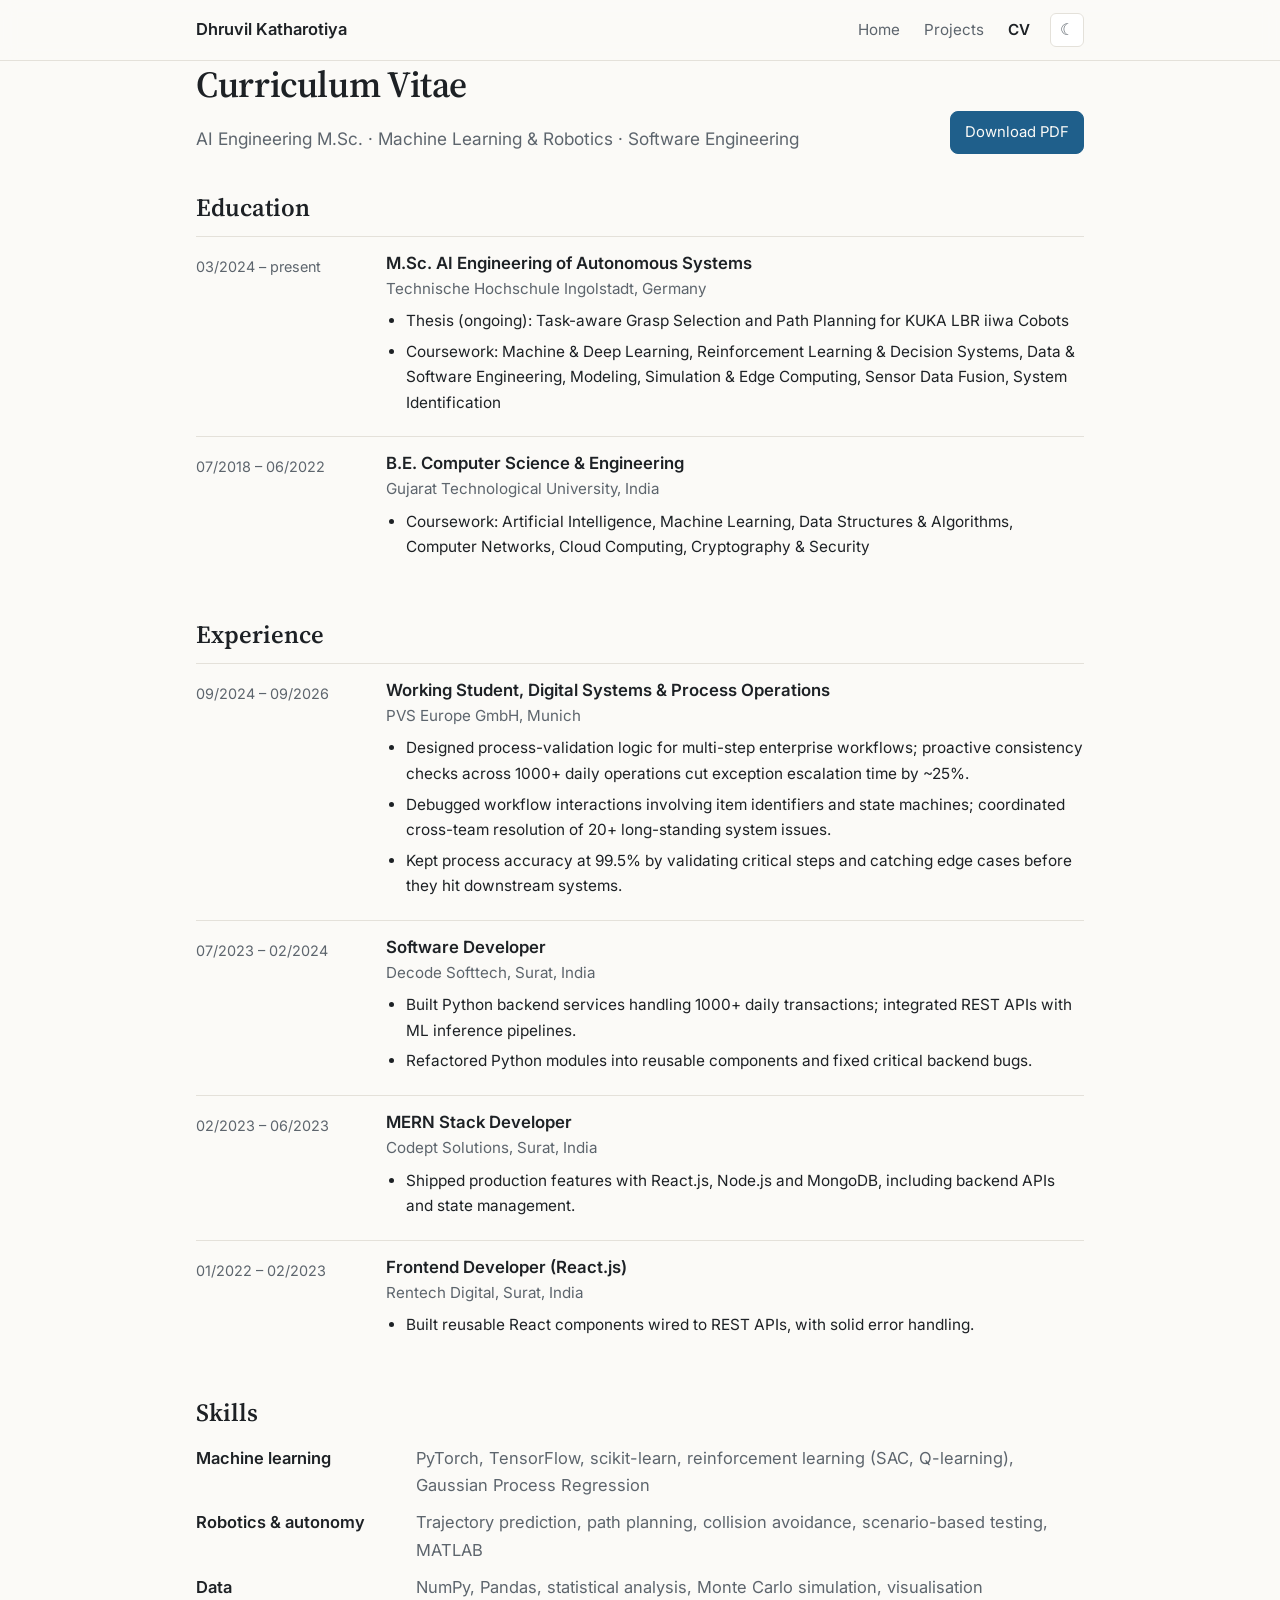
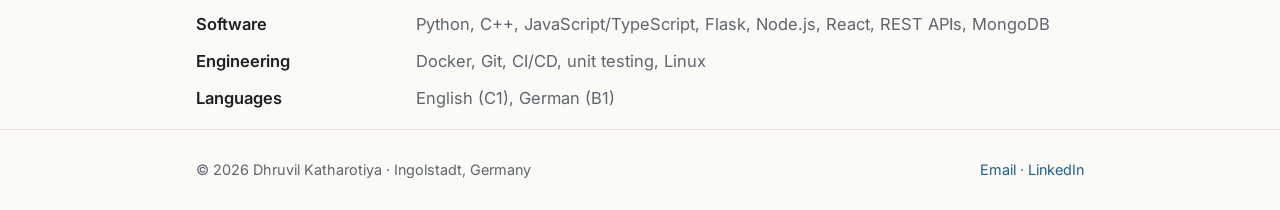
==== cv.html @ 9f3deaba "Personal website: first version" ====
<!doctype html>
<html lang="en">
<head>
  <meta charset="utf-8">
  <meta name="viewport" content="width=device-width, initial-scale=1">
  <title>CV – Dhruvil Katharotiya</title>
  <meta name="description" content="Curriculum vitae of Dhruvil Katharotiya.">
  <link rel="preconnect" href="https://fonts.googleapis.com">
  <link rel="preconnect" href="https://fonts.gstatic.com" crossorigin>
  <link href="https://fonts.googleapis.com/css2?family=Inter:wght@400;500;600&family=Source+Serif+4:wght@500;600&display=swap" rel="stylesheet">
  <link rel="stylesheet" href="style.css">
  <script src="site.js"></script>
</head>
<body>
  <header class="site">
    <div class="wrap">
      <a class="brand" href="index.html">Dhruvil Katharotiya</a>
      <nav class="main">
        <a href="index.html">Home</a>
        <a href="projects.html">Projects</a>
        <a href="cv.html" class="active">CV</a>
        <button class="theme-btn" aria-label="Toggle dark mode">☾</button>
      </nav>
    </div>
  </header>

  <main class="wrap">
    <div class="cv-head">
      <div>
        <h1>Curriculum Vitae</h1>
        <p class="tagline" style="margin:0">AI Engineering M.Sc. · Machine Learning &amp; Robotics · Software Engineering</p>
      </div>
      <!-- Put your PDF next to this file as cv.pdf -->
      <a class="btn primary" href="cv.pdf" download>Download PDF</a>
    </div>

    <h2>Education</h2>
    <div class="cv-item">
      <div class="when">03/2024 – present</div>
      <div>
        <h3>M.Sc. AI Engineering of Autonomous Systems</h3>
        <div class="where">Technische Hochschule Ingolstadt, Germany</div>
        <ul>
          <li>Thesis (ongoing): Task-aware Grasp Selection and Path Planning for KUKA LBR iiwa Cobots</li>
          <li>Coursework: Machine &amp; Deep Learning, Reinforcement Learning &amp; Decision Systems, Data &amp; Software Engineering, Modeling, Simulation &amp; Edge Computing, Sensor Data Fusion, System Identification</li>
        </ul>
      </div>
    </div>
    <div class="cv-item">
      <div class="when">07/2018 – 06/2022</div>
      <div>
        <h3>B.E. Computer Science &amp; Engineering</h3>
        <div class="where">Gujarat Technological University, India</div>
        <ul>
          <li>Coursework: Artificial Intelligence, Machine Learning, Data Structures &amp; Algorithms, Computer Networks, Cloud Computing, Cryptography &amp; Security</li>
        </ul>
      </div>
    </div>

    <h2>Experience</h2>
    <div class="cv-item">
      <div class="when">09/2024 – 09/2026</div>
      <div>
        <h3>Working Student, Digital Systems &amp; Process Operations</h3>
        <div class="where">PVS Europe GmbH, Munich</div>
        <ul>
          <li>Designed process-validation logic for multi-step enterprise workflows; proactive consistency checks across 1000+ daily operations cut exception escalation time by ~25%.</li>
          <li>Debugged workflow interactions involving item identifiers and state machines; coordinated cross-team resolution of 20+ long-standing system issues.</li>
          <li>Kept process accuracy at 99.5% by validating critical steps and catching edge cases before they hit downstream systems.</li>
        </ul>
      </div>
    </div>
    <div class="cv-item">
      <div class="when">07/2023 – 02/2024</div>
      <div>
        <h3>Software Developer</h3>
        <div class="where">Decode Softtech, Surat, India</div>
        <ul>
          <li>Built Python backend services handling 1000+ daily transactions; integrated REST APIs with ML inference pipelines.</li>
          <li>Refactored Python modules into reusable components and fixed critical backend bugs.</li>
        </ul>
      </div>
    </div>
    <div class="cv-item">
      <div class="when">02/2023 – 06/2023</div>
      <div>
        <h3>MERN Stack Developer</h3>
        <div class="where">Codept Solutions, Surat, India</div>
        <ul>
          <li>Shipped production features with React.js, Node.js and MongoDB, including backend APIs and state management.</li>
        </ul>
      </div>
    </div>
    <div class="cv-item">
      <div class="when">01/2022 – 02/2023</div>
      <div>
        <h3>Frontend Developer (React.js)</h3>
        <div class="where">Rentech Digital, Surat, India</div>
        <ul>
          <li>Built reusable React components wired to REST APIs, with solid error handling.</li>
        </ul>
      </div>
    </div>

    <h2>Skills</h2>
    <dl class="skills">
      <dt>Machine learning</dt><dd>PyTorch, TensorFlow, scikit-learn, reinforcement learning (SAC, Q-learning), Gaussian Process Regression</dd>
      <dt>Robotics &amp; autonomy</dt><dd>Trajectory prediction, path planning, collision avoidance, scenario-based testing, MATLAB</dd>
      <dt>Data</dt><dd>NumPy, Pandas, statistical analysis, Monte Carlo simulation, visualisation</dd>
      <dt>Software</dt><dd>Python, C++, JavaScript/TypeScript, Flask, Node.js, React, REST APIs, MongoDB</dd>
      <dt>Engineering</dt><dd>Docker, Git, CI/CD, unit testing, Linux</dd>
      <dt>Languages</dt><dd>English (C1), German (B1)</dd>
    </dl>
  </main>

  <footer class="site">
    <div class="wrap">
      <span>© <span id="year">2026</span> Dhruvil Katharotiya · Ingolstadt, Germany</span>
      <span><a href="mailto:dhruvilkatharotiya01@gmail.com">Email</a> · <a href="https://www.linkedin.com/in/dhruvil-kathrotiya" target="_blank" rel="noopener">LinkedIn</a></span>
    </div>
  </footer>
</body>
</html>
---- style.css ----
:root {
  --bg: #fbfaf7;
  --surface: #ffffff;
  --text: #1d2125;
  --muted: #5d656d;
  --line: #e4e1da;
  --accent: #1f5f8b;
  --accent-soft: #e6eff6;
  --radius: 10px;
  --max: 920px;
  font-family: "Inter", system-ui, -apple-system, "Segoe UI", sans-serif;
}
@media (prefers-color-scheme: dark) {
  :root:not([data-theme="light"]) {
    --bg: #14171a; --surface: #1b1f23; --text: #e7e9eb; --muted: #9aa3ab;
    --line: #2c3238; --accent: #79b4dc; --accent-soft: #1d2b36;
  }
}
:root[data-theme="dark"] {
  --bg: #14171a; --surface: #1b1f23; --text: #e7e9eb; --muted: #9aa3ab;
  --line: #2c3238; --accent: #79b4dc; --accent-soft: #1d2b36;
}

* { box-sizing: border-box; }
html { scroll-behavior: smooth; }
body {
  margin: 0; background: var(--bg); color: var(--text);
  line-height: 1.65; font-size: 16.5px;
  -webkit-font-smoothing: antialiased;
}
a { color: var(--accent); text-decoration: none; }
a:hover { text-decoration: underline; }
h1, h2, h3 { line-height: 1.25; margin: 0 0 .5em; }
h1 { font-family: "Source Serif 4", Georgia, serif; font-size: 2.3rem; font-weight: 600; letter-spacing: -.01em; }
h2 { font-family: "Source Serif 4", Georgia, serif; font-size: 1.55rem; font-weight: 600; margin-top: 2.4rem; }
h3 { font-size: 1.05rem; font-weight: 600; }
p { margin: 0 0 1em; }

.wrap { max-width: var(--max); margin: 0 auto; padding: 0 16px; }

/* Header */
header.site {
  position: sticky; top: 0; z-index: 10;
  background: color-mix(in srgb, var(--bg) 88%, transparent);
  backdrop-filter: blur(8px); border-bottom: 1px solid var(--line);
}
header.site .wrap { display: flex; align-items: center; justify-content: space-between; height: 60px; gap: 12px; }
.brand { font-weight: 600; color: var(--text); white-space: nowrap; }
.brand:hover { text-decoration: none; }
nav.main { display: flex; gap: 4px; align-items: center; }
nav.main a {
  color: var(--muted); padding: 6px 10px; border-radius: 6px; font-size: .95rem;
}
nav.main a:hover { background: var(--accent-soft); color: var(--text); text-decoration: none; }
nav.main a.active { color: var(--text); font-weight: 600; }
.theme-btn {
  border: 1px solid var(--line); background: var(--surface); color: var(--muted);
  border-radius: 6px; width: 34px; height: 34px; cursor: pointer; font-size: 1rem; margin-left: 6px;
}

main { padding: 48px 0 64px; }

/* Hero */
.hero { display: grid; grid-template-columns: 220px 1fr; gap: 40px; align-items: start; }
.photo {
  width: 220px; height: 220px; border-radius: 50%; object-fit: cover;
  background: linear-gradient(135deg, var(--accent-soft), var(--line));
  display: grid; place-items: center; color: var(--accent);
  font-family: "Source Serif 4", Georgia, serif; font-size: 3.4rem; font-weight: 600;
  border: 1px solid var(--line);
}
.tagline { color: var(--muted); font-size: 1.08rem; margin-bottom: 1.2em; }
.status {
  display: inline-block; background: var(--accent-soft); color: var(--accent);
  font-size: .85rem; font-weight: 600; padding: 4px 12px; border-radius: 99px; margin-bottom: 1.2em;
}
.links { display: flex; flex-wrap: wrap; gap: 10px; margin-top: 1.4em; }
.btn {
  display: inline-flex; align-items: center; gap: 8px; padding: 8px 14px;
  border: 1px solid var(--line); border-radius: 8px; background: var(--surface);
  color: var(--text); font-size: .93rem;
}
.btn:hover { border-color: var(--accent); text-decoration: none; }
.btn svg { width: 16px; height: 16px; fill: currentColor; }
.btn.primary { background: var(--accent); border-color: var(--accent); color: var(--bg); }

/* Interests chips */
.chips { display: flex; flex-wrap: wrap; gap: 8px; padding: 0; margin: 0; list-style: none; }
.chips li {
  border: 1px solid var(--line); background: var(--surface);
  padding: 4px 12px; border-radius: 99px; font-size: .9rem; color: var(--muted);
}

/* Cards */
.grid { display: grid; grid-template-columns: repeat(2, 1fr); gap: 20px; }
.card {
  background: var(--surface); border: 1px solid var(--line); border-radius: var(--radius);
  overflow: hidden; display: flex; flex-direction: column;
}
.card .thumb { aspect-ratio: 16 / 8; background: var(--accent-soft); border-bottom: 1px solid var(--line); }
.card .thumb svg { width: 100%; height: 100%; display: block; }
.card .body { padding: 18px 20px 20px; flex: 1; }
.card .meta { font-size: .82rem; color: var(--muted); text-transform: uppercase; letter-spacing: .04em; margin-bottom: 6px; }
.card p { color: var(--muted); font-size: .95rem; margin-bottom: .8em; }
.tags { display: flex; flex-wrap: wrap; gap: 6px; }
.tags span { font-size: .78rem; background: var(--accent-soft); color: var(--accent); padding: 2px 9px; border-radius: 99px; }

/* Project detail */
.project { padding: 28px 0; border-top: 1px solid var(--line); scroll-margin-top: 80px; }
.project:first-of-type { border-top: 0; padding-top: 0; }
.project .meta { color: var(--muted); font-size: .92rem; margin-bottom: .8em; }
.project ul { padding-left: 1.2em; margin: 0 0 1em; }
.project li { margin-bottom: .4em; }
.project .figure {
  border: 1px solid var(--line); border-radius: var(--radius); background: var(--accent-soft);
  aspect-ratio: 16 / 6; margin: 0 0 1.2em; overflow: hidden;
}
.project .figure svg { width: 100%; height: 100%; display: block; }

/* CV */
.cv-item { display: grid; grid-template-columns: 170px 1fr; gap: 20px; padding: 16px 0; border-top: 1px solid var(--line); }
.cv-item:first-of-type { border-top: 0; }
.cv-item .when { color: var(--muted); font-size: .9rem; padding-top: 2px; }
.cv-item h3 { margin-bottom: 2px; }
.cv-item .where { color: var(--muted); font-size: .95rem; margin-bottom: .5em; }
.cv-item ul { padding-left: 1.2em; margin: 0; color: var(--text); }
.cv-item li { margin-bottom: .35em; font-size: .96rem; }
.skills { display: grid; grid-template-columns: 200px 1fr; gap: 10px 20px; }
.skills dt { font-weight: 600; }
.skills dd { margin: 0; color: var(--muted); }
.cv-head { display: flex; justify-content: space-between; align-items: end; gap: 16px; flex-wrap: wrap; }

footer.site { border-top: 1px solid var(--line); padding: 28px 0; color: var(--muted); font-size: .9rem; }
footer.site .wrap { display: flex; justify-content: space-between; gap: 12px; flex-wrap: wrap; }

@media (max-width: 720px) {
  h1 { font-size: 1.85rem; }
  main { padding: 32px 0 48px; }
  .hero { grid-template-columns: 1fr; gap: 24px; }
  .photo { width: 140px; height: 140px; font-size: 2.3rem; }
  .grid { grid-template-columns: 1fr; }
  .cv-item, .skills { grid-template-columns: 1fr; gap: 4px; }
  .brand { font-size: .95rem; }
  nav.main a { padding: 6px 7px; font-size: .9rem; }
}
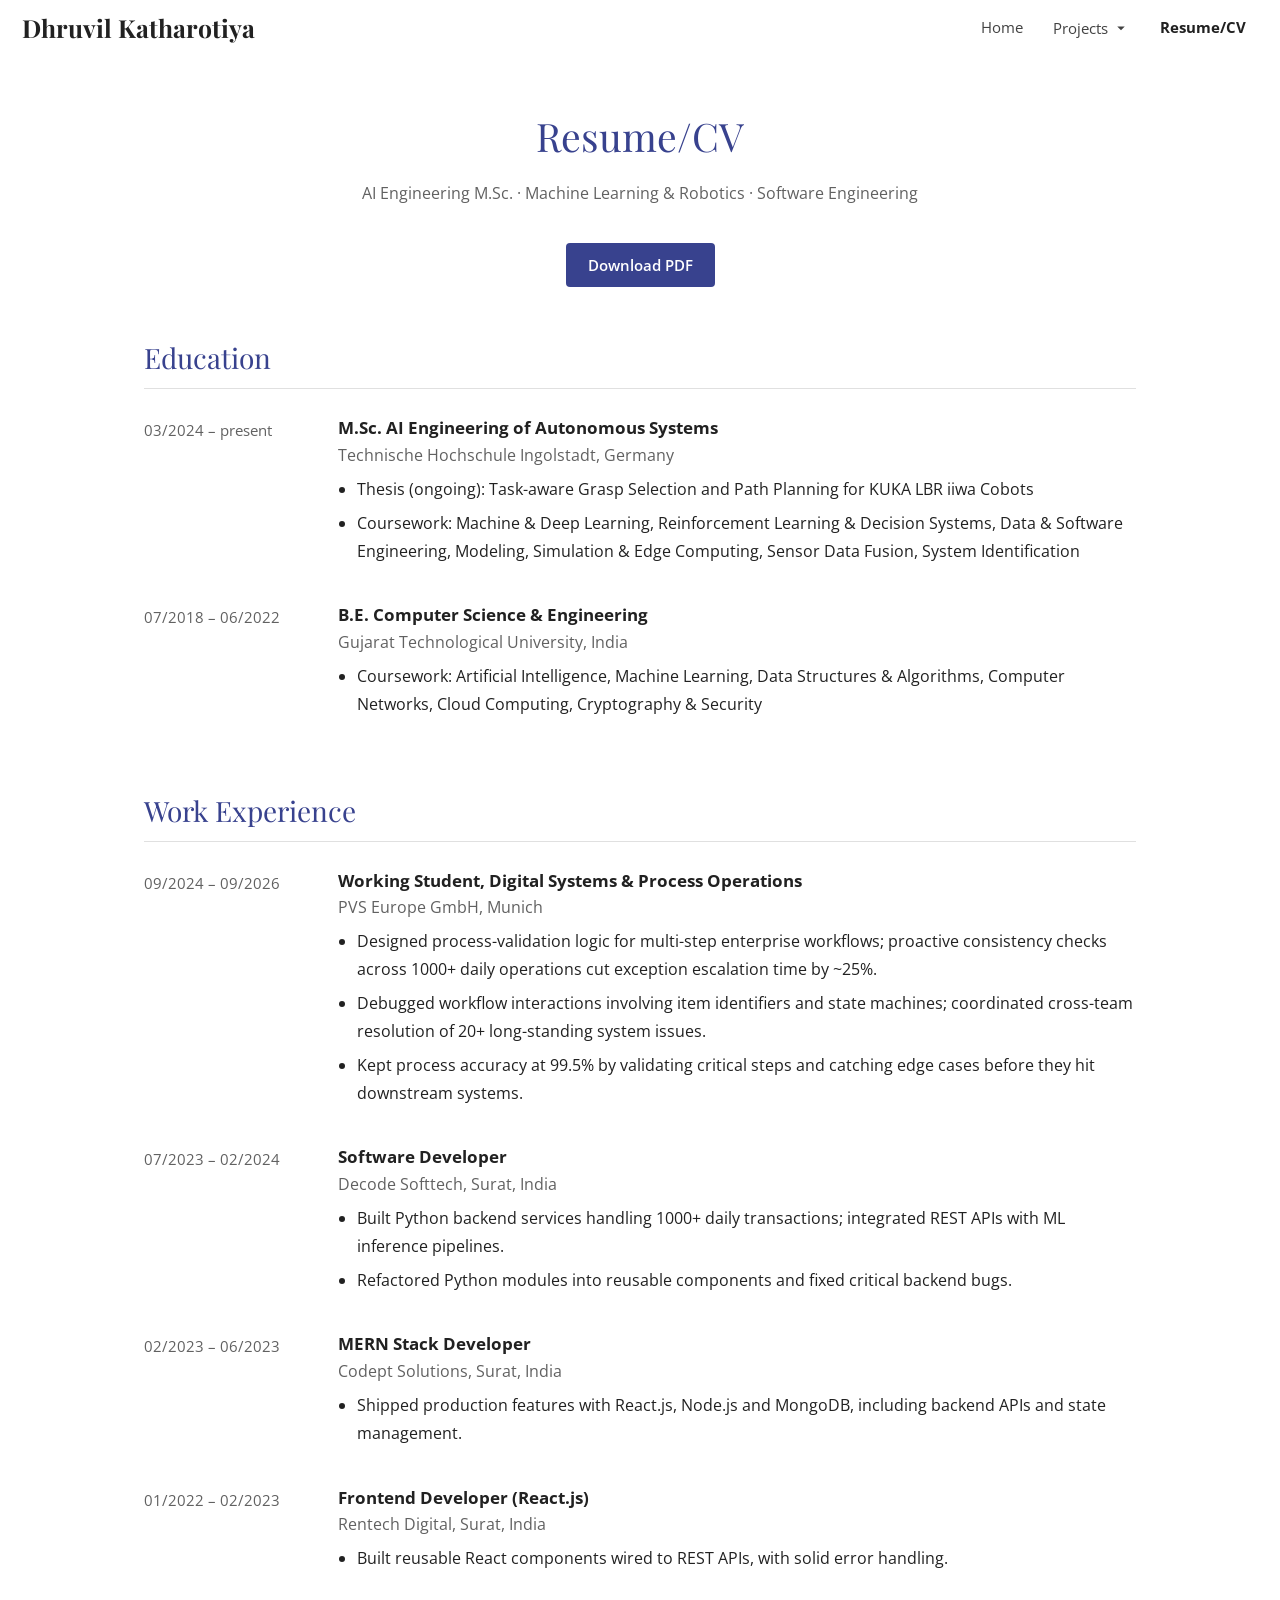
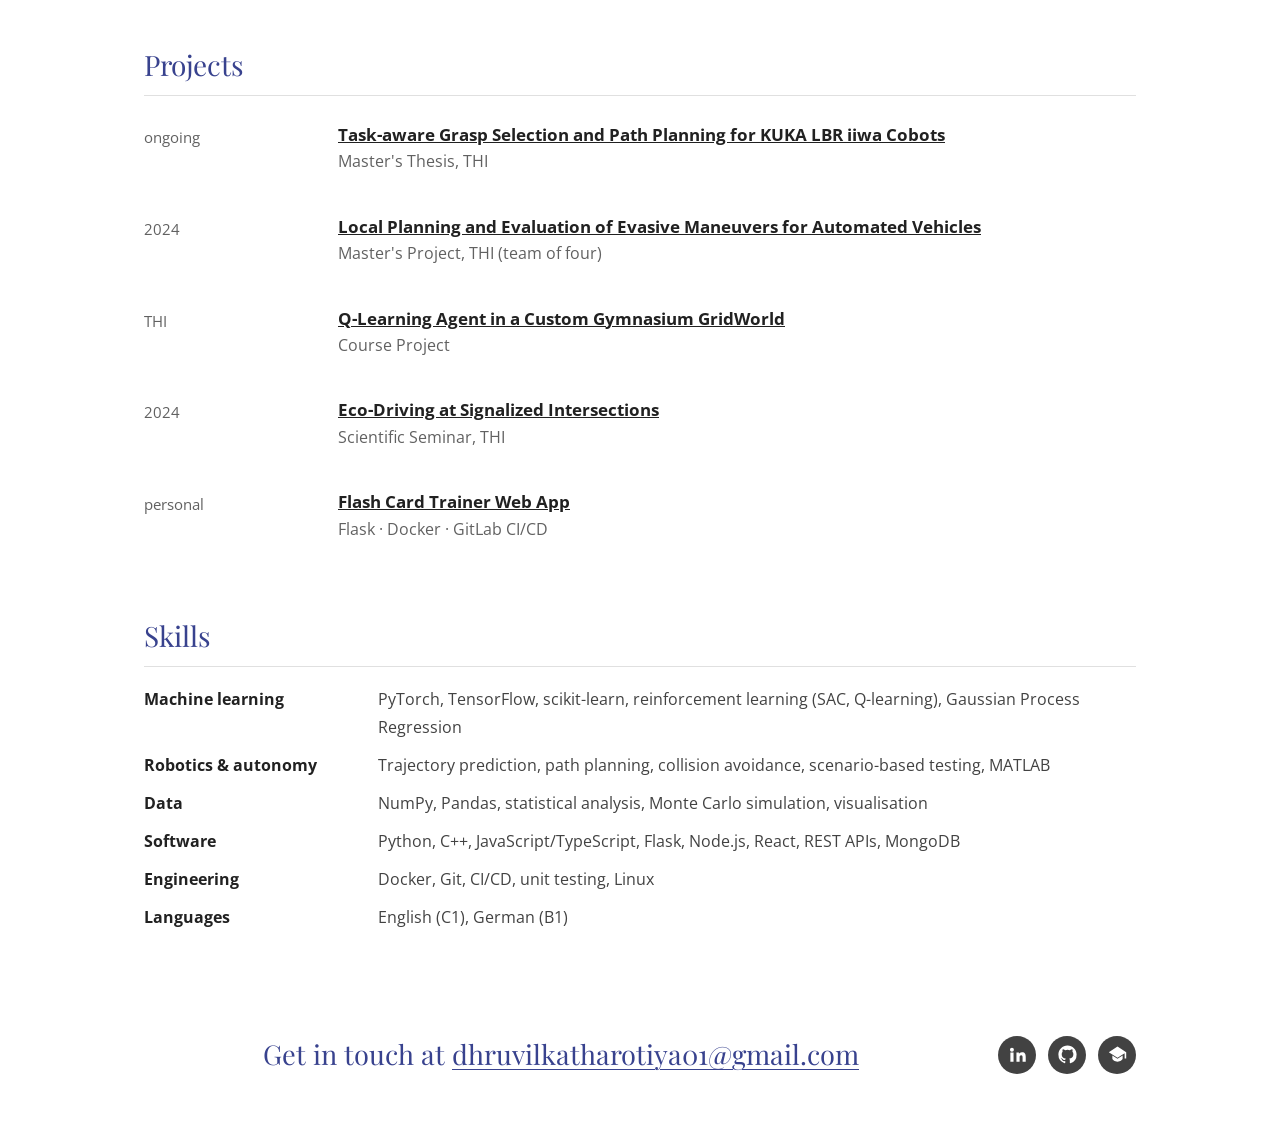
==== commit 73d79413: "Redesign: academic layout, projects dropdown, footer icons" ====
--- a/cv.html
+++ b/cv.html
@@ -3,36 +3,42 @@
 <head>
   <meta charset="utf-8">
   <meta name="viewport" content="width=device-width, initial-scale=1">
-  <title>CV – Dhruvil Katharotiya</title>
-  <meta name="description" content="Curriculum vitae of Dhruvil Katharotiya.">
   <link rel="preconnect" href="https://fonts.googleapis.com">
   <link rel="preconnect" href="https://fonts.gstatic.com" crossorigin>
-  <link href="https://fonts.googleapis.com/css2?family=Inter:wght@400;500;600&family=Source+Serif+4:wght@500;600&display=swap" rel="stylesheet">
-  <link rel="stylesheet" href="style.css">
-  <script src="site.js"></script>
+  <link href="https://fonts.googleapis.com/css2?family=Open+Sans:ital,wght@0,400;0,600;0,700;1,400&family=Playfair+Display:wght@400;700&display=swap" rel="stylesheet">
+  <link rel="icon" href="photo.jpg">
+  <link rel="stylesheet" href="style.css?v=4">
+  <script src="site.js?v=4" defer></script>
+  <title>Resume/CV – Dhruvil Katharotiya</title>
+  <meta name="description" content="Curriculum vitae of Dhruvil Katharotiya.">
 </head>
-<body>
+<body data-page="cv">
   <header class="site">
-    <div class="wrap">
+    <div class="bar">
       <a class="brand" href="index.html">Dhruvil Katharotiya</a>
+      <button class="menu-btn" aria-label="Open menu" aria-expanded="false"><svg viewBox="0 0 24 24"><path d="M3 6h18v2H3zm0 5h18v2H3zm0 5h18v2H3z"/></svg></button>
       <nav class="main">
-        <a href="index.html">Home</a>
-        <a href="projects.html">Projects</a>
-        <a href="cv.html" class="active">CV</a>
-        <button class="theme-btn" aria-label="Toggle dark mode">☾</button>
+        <a href="index.html" data-page="home">Home</a>
+        <div class="dd" data-page="projects">
+          <button aria-expanded="false" aria-haspopup="true">Projects <svg class="chev" viewBox="0 0 24 24"><path d="M7 10l5 5 5-5z"/></svg></button>
+          <div class="dd-menu">
+            <a href="projects.html#thesis">Task-aware Grasp Selection for KUKA iiwa (Thesis)</a>
+            <a href="projects.html#evasive">Evasive Maneuvers for Automated Vehicles</a>
+            <a href="projects.html#qlearning">Q-Learning Agent in a Custom GridWorld</a>
+            <a href="projects.html#eco-driving">Eco-Driving at Signalized Intersections</a>
+            <a href="projects.html#flashcards">Flash Card Trainer Web App</a>
+            <a class="all" href="projects.html">All projects</a>
+          </div>
+        </div>
+        <a href="cv.html" data-page="cv" class="active">Resume/CV</a>
       </nav>
     </div>
   </header>
 
-  <main class="wrap">
-    <div class="cv-head">
-      <div>
-        <h1>Curriculum Vitae</h1>
-        <p class="tagline" style="margin:0">AI Engineering M.Sc. · Machine Learning &amp; Robotics · Software Engineering</p>
-      </div>
-      <!-- Put your PDF next to this file as cv.pdf -->
-      <a class="btn primary" href="cv.pdf" download>Download PDF</a>
-    </div>
+  <main class="wrap cv">
+    <h1 class="page-title">Resume/CV</h1>
+    <p class="page-sub">AI Engineering M.Sc. · Machine Learning &amp; Robotics · Software Engineering</p>
+    <div class="cv-actions"><a class="btn" href="cv.pdf" download="Dhruvil-Katharotiya-CV.pdf">Download PDF</a></div>
 
     <h2>Education</h2>
     <div class="cv-item">
@@ -57,7 +63,7 @@
       </div>
     </div>
 
-    <h2>Experience</h2>
+    <h2>Work Experience</h2>
     <div class="cv-item">
       <div class="when">09/2024 – 09/2026</div>
       <div>
@@ -102,6 +108,28 @@
       </div>
     </div>
 
+    <h2>Projects</h2>
+    <div class="cv-item">
+      <div class="when">ongoing</div>
+      <div><h3><a href="projects.html#thesis">Task-aware Grasp Selection and Path Planning for KUKA LBR iiwa Cobots</a></h3><div class="where">Master's Thesis, THI</div></div>
+    </div>
+    <div class="cv-item">
+      <div class="when">2024</div>
+      <div><h3><a href="projects.html#evasive">Local Planning and Evaluation of Evasive Maneuvers for Automated Vehicles</a></h3><div class="where">Master's Project, THI (team of four)</div></div>
+    </div>
+    <div class="cv-item">
+      <div class="when">THI</div>
+      <div><h3><a href="projects.html#qlearning">Q-Learning Agent in a Custom Gymnasium GridWorld</a></h3><div class="where">Course Project</div></div>
+    </div>
+    <div class="cv-item">
+      <div class="when">2024</div>
+      <div><h3><a href="projects.html#eco-driving">Eco-Driving at Signalized Intersections</a></h3><div class="where">Scientific Seminar, THI</div></div>
+    </div>
+    <div class="cv-item">
+      <div class="when">personal</div>
+      <div><h3><a href="projects.html#flashcards">Flash Card Trainer Web App</a></h3><div class="where">Flask · Docker · GitLab CI/CD</div></div>
+    </div>
+
     <h2>Skills</h2>
     <dl class="skills">
       <dt>Machine learning</dt><dd>PyTorch, TensorFlow, scikit-learn, reinforcement learning (SAC, Q-learning), Gaussian Process Regression</dd>
@@ -115,8 +143,16 @@
 
   <footer class="site">
     <div class="wrap">
-      <span>© <span id="year">2026</span> Dhruvil Katharotiya · Ingolstadt, Germany</span>
-      <span><a href="mailto:dhruvilkatharotiya01@gmail.com">Email</a> · <a href="https://www.linkedin.com/in/dhruvil-kathrotiya" target="_blank" rel="noopener">LinkedIn</a></span>
+      <p class="touch">Get in touch at <a href="mailto:dhruvilkatharotiya01@gmail.com">dhruvilkatharotiya01@gmail.com</a></p>
+      <div class="icons">
+        <a href="https://www.linkedin.com/in/dhruvil-kathrotiya" target="_blank" rel="noopener" aria-label="LinkedIn" title="LinkedIn">
+          <svg viewBox="0 0 24 24"><path d="M4.98 3.5a2.5 2.5 0 1 1 0 5 2.5 2.5 0 0 1 0-5zM3 9.5h4V21H3V9.5zm7 0h3.8v1.6h.06c.53-1 1.83-2.06 3.77-2.06 4.03 0 4.77 2.65 4.77 6.1V21h-4v-5.2c0-1.24-.02-2.84-1.73-2.84-1.73 0-2 1.35-2 2.75V21h-4V9.5z"/></svg></a>
+        <a href="https://github.com/dhruvilkatharotiya01" target="_blank" rel="noopener" aria-label="GitHub" title="GitHub">
+          <svg viewBox="0 0 24 24"><path d="M12 .5C5.65.5.5 5.65.5 12a11.5 11.5 0 0 0 7.86 10.92c.58.1.79-.25.79-.56v-2c-3.2.7-3.87-1.37-3.87-1.37-.53-1.33-1.28-1.69-1.28-1.69-1.05-.72.08-.7.08-.7 1.16.08 1.77 1.19 1.77 1.19 1.03 1.77 2.7 1.26 3.36.96.1-.75.4-1.26.73-1.55-2.56-.29-5.25-1.28-5.25-5.69 0-1.26.45-2.29 1.19-3.1-.12-.29-.52-1.46.11-3.05 0 0 .97-.31 3.17 1.18a11 11 0 0 1 5.77 0c2.2-1.49 3.17-1.18 3.17-1.18.63 1.59.23 2.76.11 3.05.74.81 1.19 1.84 1.19 3.1 0 4.42-2.7 5.4-5.26 5.68.41.36.78 1.06.78 2.14v3.17c0 .31.21.67.8.56A11.5 11.5 0 0 0 23.5 12C23.5 5.65 18.35.5 12 .5z"/></svg></a>
+        <!-- TODO: replace with your Google Scholar profile URL -->
+        <a href="https://scholar.google.com/" target="_blank" rel="noopener" aria-label="Google Scholar" title="Google Scholar">
+          <svg viewBox="0 0 24 24"><path d="M12 2 1 9l11 7 9-5.73V17h2V9L12 2zm-6.5 11.2V17c0 1.66 2.91 4 6.5 4s6.5-2.34 6.5-4v-3.8L12 17.4l-6.5-4.2z"/></svg></a>
+      </div>
     </div>
   </footer>
 </body>
--- a/style.css
+++ b/style.css
@@ -1,145 +1,209 @@
+/* Styled after a classic Google Sites academic page:
+   Playfair Display (name, headings) + Open Sans (text), indigo accent, dark header bar. */
 :root {
-  --bg: #fbfaf7;
-  --surface: #ffffff;
-  --text: #1d2125;
-  --muted: #5d656d;
-  --line: #e4e1da;
-  --accent: #1f5f8b;
-  --accent-soft: #e6eff6;
-  --radius: 10px;
-  --max: 920px;
-  font-family: "Inter", system-ui, -apple-system, "Segoe UI", sans-serif;
-}
-@media (prefers-color-scheme: dark) {
-  :root:not([data-theme="light"]) {
-    --bg: #14171a; --surface: #1b1f23; --text: #e7e9eb; --muted: #9aa3ab;
-    --line: #2c3238; --accent: #79b4dc; --accent-soft: #1d2b36;
-  }
-}
-:root[data-theme="dark"] {
-  --bg: #14171a; --surface: #1b1f23; --text: #e7e9eb; --muted: #9aa3ab;
-  --line: #2c3238; --accent: #79b4dc; --accent-soft: #1d2b36;
+  --bg: #ffffff;
+  --text: #212121;
+  --muted: #616161;
+  --line: #e0e0e0;
+  --accent: #38428e;          /* indigo used for name & headings */
+  --bar: #212121;             /* header bar when scrolled */
+  --bar-text: #bdbdbd;
+  --soft: #f5f5f7;
+  --max: 1040px;
+  --serif: "Playfair Display", Georgia, serif;
+  --sans: "Open Sans", Arial, sans-serif;
 }
 
 * { box-sizing: border-box; }
 html { scroll-behavior: smooth; }
 body {
   margin: 0; background: var(--bg); color: var(--text);
-  line-height: 1.65; font-size: 16.5px;
+  font-family: var(--sans); font-size: 16px; line-height: 1.75;
   -webkit-font-smoothing: antialiased;
 }
-a { color: var(--accent); text-decoration: none; }
-a:hover { text-decoration: underline; }
-h1, h2, h3 { line-height: 1.25; margin: 0 0 .5em; }
-h1 { font-family: "Source Serif 4", Georgia, serif; font-size: 2.3rem; font-weight: 600; letter-spacing: -.01em; }
-h2 { font-family: "Source Serif 4", Georgia, serif; font-size: 1.55rem; font-weight: 600; margin-top: 2.4rem; }
-h3 { font-size: 1.05rem; font-weight: 600; }
+a { color: inherit; }
+img { max-width: 100%; display: block; }
 p { margin: 0 0 1em; }
-
-.wrap { max-width: var(--max); margin: 0 auto; padding: 0 16px; }
-
-/* Header */
+h1, h2, h3 { margin: 0 0 .5em; }
+
+.wrap { max-width: var(--max); margin: 0 auto; padding: 0 24px; }
+
+/* ---------- Header ---------- */
 header.site {
-  position: sticky; top: 0; z-index: 10;
-  background: color-mix(in srgb, var(--bg) 88%, transparent);
-  backdrop-filter: blur(8px); border-bottom: 1px solid var(--line);
-}
-header.site .wrap { display: flex; align-items: center; justify-content: space-between; height: 60px; gap: 12px; }
-.brand { font-weight: 600; color: var(--text); white-space: nowrap; }
-.brand:hover { text-decoration: none; }
-nav.main { display: flex; gap: 4px; align-items: center; }
-nav.main a {
-  color: var(--muted); padding: 6px 10px; border-radius: 6px; font-size: .95rem;
-}
-nav.main a:hover { background: var(--accent-soft); color: var(--text); text-decoration: none; }
-nav.main a.active { color: var(--text); font-weight: 600; }
-.theme-btn {
-  border: 1px solid var(--line); background: var(--surface); color: var(--muted);
-  border-radius: 6px; width: 34px; height: 34px; cursor: pointer; font-size: 1rem; margin-left: 6px;
-}
-
-main { padding: 48px 0 64px; }
-
-/* Hero */
-.hero { display: grid; grid-template-columns: 220px 1fr; gap: 40px; align-items: start; }
-.photo {
-  width: 220px; height: 220px; border-radius: 50%; object-fit: cover;
-  background: linear-gradient(135deg, var(--accent-soft), var(--line));
-  display: grid; place-items: center; color: var(--accent);
-  font-family: "Source Serif 4", Georgia, serif; font-size: 3.4rem; font-weight: 600;
-  border: 1px solid var(--line);
-}
-.tagline { color: var(--muted); font-size: 1.08rem; margin-bottom: 1.2em; }
-.status {
-  display: inline-block; background: var(--accent-soft); color: var(--accent);
-  font-size: .85rem; font-weight: 600; padding: 4px 12px; border-radius: 99px; margin-bottom: 1.2em;
-}
-.links { display: flex; flex-wrap: wrap; gap: 10px; margin-top: 1.4em; }
+  position: fixed; top: 0; left: 0; right: 0; z-index: 50;
+  background: transparent; transition: background .25s, box-shadow .25s;
+}
+header.site.scrolled, header.site.solid { background: var(--bar); box-shadow: 0 1px 4px rgba(0,0,0,.25); }
+header.site .bar { display: flex; align-items: center; justify-content: space-between; height: 56px; padding: 0 22px; }
+.brand {
+  font-family: var(--serif); font-weight: 700; font-size: 1.55rem;
+  color: var(--text); text-decoration: none; white-space: nowrap;
+}
+header.site.scrolled .brand, header.site.solid .brand { color: #fff; }
+
+nav.main { display: flex; align-items: center; gap: 6px; }
+nav.main > a, .dd > button {
+  font-family: var(--sans); font-size: .92rem; color: #424242;
+  text-decoration: none; background: none; border: 0; cursor: pointer;
+  padding: 8px 12px; border-radius: 4px; display: inline-flex; align-items: center; gap: 4px;
+}
+header.site.scrolled nav.main > a, header.site.scrolled .dd > button,
+header.site.solid nav.main > a, header.site.solid .dd > button { color: var(--bar-text); }
+nav.main > a:hover, .dd > button:hover { color: var(--text); }
+header.site.scrolled nav.main > a:hover, header.site.scrolled .dd > button:hover,
+header.site.solid nav.main > a:hover, header.site.solid .dd > button:hover { color: #fff; }
+nav.main a.active, .dd.active > button { font-weight: 700; color: var(--text); }
+header.site.scrolled nav.main a.active, header.site.scrolled .dd.active > button,
+header.site.solid nav.main a.active, header.site.solid .dd.active > button { color: #fff; }
+.chev { width: 18px; height: 18px; fill: currentColor; transition: transform .2s; }
+
+/* Dropdown */
+.dd { position: relative; }
+.dd-menu {
+  position: absolute; top: 100%; right: 0; min-width: 330px; padding: 8px 0;
+  background: #fff; border-radius: 4px; box-shadow: 0 6px 22px rgba(0,0,0,.18);
+  opacity: 0; visibility: hidden; transform: translateY(6px); transition: .15s;
+}
+.dd-menu a {
+  display: block; padding: 9px 20px; font-size: .9rem; line-height: 1.4;
+  color: var(--text); text-decoration: none;
+}
+.dd-menu a:hover { background: var(--soft); color: var(--accent); }
+.dd-menu .all { border-top: 1px solid var(--line); margin-top: 6px; padding-top: 11px; font-weight: 600; }
+.dd:hover .dd-menu, .dd.open .dd-menu { opacity: 1; visibility: visible; transform: none; }
+.dd:hover .chev, .dd.open .chev { transform: rotate(180deg); }
+
+.menu-btn { display: none; background: none; border: 0; cursor: pointer; padding: 8px; }
+.menu-btn svg { width: 26px; height: 26px; fill: #424242; }
+header.site.scrolled .menu-btn svg, header.site.solid .menu-btn svg { fill: #fff; }
+
+main.wrap { padding-top: 92px; }
+
+/* ---------- Home ---------- */
+.intro { display: grid; grid-template-columns: 1fr 1.3fr; gap: 44px; align-items: start; padding: 10px 0 30px; }
+.intro h1 {
+  font-family: var(--serif); font-weight: 400; color: var(--accent);
+  font-size: 2.45rem; line-height: 1.4; margin-bottom: .55em;
+}
+.intro p { font-size: 1.12rem; line-height: 1.85; }
+.intro .photo { width: 100%; height: auto; aspect-ratio: 3 / 2; object-fit: cover; }
+
+.section-title {
+  display: block; text-align: center; margin: 46px 0 34px;
+  font-family: var(--serif); font-weight: 400; font-size: 1.7rem; color: var(--accent);
+}
+a.section-title { text-decoration: underline; text-underline-offset: 4px; text-decoration-thickness: 1px; }
+
+.selected { display: grid; grid-template-columns: repeat(3, 1fr); gap: 34px; align-items: start; }
+.selected figure { margin: 0; text-align: center; }
+.selected .fig { display: block; background: #fff; }
+.selected .fig img { width: 100%; aspect-ratio: 30 / 17; object-fit: contain; background: #fff; }
+.selected figcaption { padding: 16px 6px 0; font-size: 1rem; line-height: 1.75; }
+.brackets { margin-top: 10px; font-size: 1rem; }
+.brackets a { text-decoration: underline; text-underline-offset: 2px; }
+.brackets a:hover { color: var(--accent); }
+
+/* ---------- Footer ---------- */
+footer.site { margin-top: 70px; padding: 30px 0 46px; }
+footer.site .wrap { display: grid; grid-template-columns: 1fr auto; align-items: center; gap: 20px; }
+.touch {
+  text-align: center; font-family: var(--serif); font-size: 1.7rem; color: var(--accent); margin: 0;
+}
+.touch a { text-decoration: underline; text-underline-offset: 4px; text-decoration-thickness: 1px; }
+.icons { display: flex; gap: 12px; }
+.icons a {
+  width: 38px; height: 38px; border-radius: 50%; background: #424242;
+  display: grid; place-items: center; transition: background .15s;
+}
+.icons a:hover { background: var(--accent); }
+.icons svg { width: 19px; height: 19px; fill: #fff; }
+
+/* ---------- Page heading (Projects, CV) ---------- */
+.page-title {
+  font-family: var(--serif); font-weight: 400; color: var(--accent);
+  font-size: 2.45rem; text-align: center; margin: 10px 0 8px;
+}
+.page-sub { text-align: center; color: var(--muted); margin-bottom: 36px; }
+
+/* Projects: picture-card grid */
+.cards { display: grid; grid-template-columns: repeat(3, 1fr); gap: 30px; }
+.cards a { text-decoration: none; text-align: center; }
+.cards .fig { display: block; background: #fff; border: 1px solid #eee; transition: box-shadow .15s; }
+.cards a:hover .fig { box-shadow: 0 4px 16px rgba(0,0,0,.14); }
+.cards img { width: 100%; aspect-ratio: 30 / 17; object-fit: contain; background: #fff; }
+.cards span { display: block; padding-top: 12px; font-size: .98rem; line-height: 1.6; }
+.cards a:hover span { color: var(--accent); text-decoration: underline; }
+
+/* Project detail */
+.project { padding: 54px 0 10px; border-top: 1px solid var(--line); margin-top: 50px; scroll-margin-top: 70px; }
+.project + .project { margin-top: 0; }
+.project h2 {
+  font-family: var(--serif); font-weight: 400; color: var(--accent);
+  font-size: 1.85rem; line-height: 1.35; text-align: center; margin-bottom: 6px;
+}
+.project .meta { text-align: center; color: var(--muted); font-size: .95rem; margin-bottom: 26px; }
+.project .body { display: grid; grid-template-columns: 1fr 1fr; gap: 36px; align-items: start; }
+.project .fig { border: 1px solid #ddd; background: #fff; }
+.project .fig img { width: 100%; }
+.project ul { padding-left: 1.2em; margin: 0 0 1em; }
+.project li { margin-bottom: .45em; }
+.tags { color: var(--muted); font-size: .9rem; }
+.tags b { color: var(--text); font-weight: 600; }
+
+/* ---------- CV ---------- */
+.cv h2 {
+  font-family: var(--serif); font-weight: 400; color: var(--accent);
+  font-size: 1.75rem; margin: 46px 0 10px; padding-bottom: 6px; border-bottom: 1px solid var(--line);
+}
+.cv-item { display: grid; grid-template-columns: 170px 1fr; gap: 24px; padding: 16px 0; }
+.cv-item .when { color: var(--muted); font-size: .92rem; padding-top: 3px; }
+.cv-item h3 { font-size: 1.06rem; font-weight: 700; margin-bottom: 0; line-height: 1.5; }
+.cv-item .where { color: var(--muted); margin-bottom: .4em; }
+.cv-item ul { padding-left: 1.2em; margin: 0; }
+.cv-item li { margin-bottom: .35em; }
+.skills { display: grid; grid-template-columns: 210px 1fr; gap: 10px 24px; margin: 18px 0 0; }
+.skills dt { font-weight: 700; }
+.skills dd { margin: 0; color: #424242; }
+.cv-actions { text-align: center; margin-bottom: 10px; }
 .btn {
-  display: inline-flex; align-items: center; gap: 8px; padding: 8px 14px;
-  border: 1px solid var(--line); border-radius: 8px; background: var(--surface);
-  color: var(--text); font-size: .93rem;
-}
-.btn:hover { border-color: var(--accent); text-decoration: none; }
-.btn svg { width: 16px; height: 16px; fill: currentColor; }
-.btn.primary { background: var(--accent); border-color: var(--accent); color: var(--bg); }
-
-/* Interests chips */
-.chips { display: flex; flex-wrap: wrap; gap: 8px; padding: 0; margin: 0; list-style: none; }
-.chips li {
-  border: 1px solid var(--line); background: var(--surface);
-  padding: 4px 12px; border-radius: 99px; font-size: .9rem; color: var(--muted);
-}
-
-/* Cards */
-.grid { display: grid; grid-template-columns: repeat(2, 1fr); gap: 20px; }
-.card {
-  background: var(--surface); border: 1px solid var(--line); border-radius: var(--radius);
-  overflow: hidden; display: flex; flex-direction: column;
-}
-.card .thumb { aspect-ratio: 16 / 8; background: var(--accent-soft); border-bottom: 1px solid var(--line); }
-.card .thumb svg { width: 100%; height: 100%; display: block; }
-.card .body { padding: 18px 20px 20px; flex: 1; }
-.card .meta { font-size: .82rem; color: var(--muted); text-transform: uppercase; letter-spacing: .04em; margin-bottom: 6px; }
-.card p { color: var(--muted); font-size: .95rem; margin-bottom: .8em; }
-.tags { display: flex; flex-wrap: wrap; gap: 6px; }
-.tags span { font-size: .78rem; background: var(--accent-soft); color: var(--accent); padding: 2px 9px; border-radius: 99px; }
-
-/* Project detail */
-.project { padding: 28px 0; border-top: 1px solid var(--line); scroll-margin-top: 80px; }
-.project:first-of-type { border-top: 0; padding-top: 0; }
-.project .meta { color: var(--muted); font-size: .92rem; margin-bottom: .8em; }
-.project ul { padding-left: 1.2em; margin: 0 0 1em; }
-.project li { margin-bottom: .4em; }
-.project .figure {
-  border: 1px solid var(--line); border-radius: var(--radius); background: var(--accent-soft);
-  aspect-ratio: 16 / 6; margin: 0 0 1.2em; overflow: hidden;
-}
-.project .figure svg { width: 100%; height: 100%; display: block; }
-
-/* CV */
-.cv-item { display: grid; grid-template-columns: 170px 1fr; gap: 20px; padding: 16px 0; border-top: 1px solid var(--line); }
-.cv-item:first-of-type { border-top: 0; }
-.cv-item .when { color: var(--muted); font-size: .9rem; padding-top: 2px; }
-.cv-item h3 { margin-bottom: 2px; }
-.cv-item .where { color: var(--muted); font-size: .95rem; margin-bottom: .5em; }
-.cv-item ul { padding-left: 1.2em; margin: 0; color: var(--text); }
-.cv-item li { margin-bottom: .35em; font-size: .96rem; }
-.skills { display: grid; grid-template-columns: 200px 1fr; gap: 10px 20px; }
-.skills dt { font-weight: 600; }
-.skills dd { margin: 0; color: var(--muted); }
-.cv-head { display: flex; justify-content: space-between; align-items: end; gap: 16px; flex-wrap: wrap; }
-
-footer.site { border-top: 1px solid var(--line); padding: 28px 0; color: var(--muted); font-size: .9rem; }
-footer.site .wrap { display: flex; justify-content: space-between; gap: 12px; flex-wrap: wrap; }
-
-@media (max-width: 720px) {
-  h1 { font-size: 1.85rem; }
-  main { padding: 32px 0 48px; }
-  .hero { grid-template-columns: 1fr; gap: 24px; }
-  .photo { width: 140px; height: 140px; font-size: 2.3rem; }
-  .grid { grid-template-columns: 1fr; }
-  .cv-item, .skills { grid-template-columns: 1fr; gap: 4px; }
-  .brand { font-size: .95rem; }
-  nav.main a { padding: 6px 7px; font-size: .9rem; }
-}
+  display: inline-block; padding: 9px 22px; border-radius: 4px; text-decoration: none;
+  background: var(--accent); color: #fff; font-weight: 600; font-size: .95rem;
+}
+.btn:hover { background: #2a3270; }
+
+/* ---------- Mobile ---------- */
+@media (max-width: 780px) {
+  .wrap { padding: 0 16px; }
+  header.site { background: var(--bar); }
+  header.site .brand { color: #fff; font-size: 1.3rem; }
+  header.site .bar { padding: 0 12px 0 16px; }
+  .menu-btn { display: block; }
+  .menu-btn svg { fill: #fff; }
+  nav.main {
+    display: none; position: absolute; top: 56px; left: 0; right: 0;
+    flex-direction: column; align-items: stretch; gap: 0;
+    background: #fff; box-shadow: 0 8px 18px rgba(0,0,0,.18); padding: 8px 0;
+  }
+  header.site.menu-open nav.main { display: flex; }
+  nav.main > a, .dd > button,
+  header.site.scrolled nav.main > a, header.site.scrolled .dd > button,
+  header.site.solid nav.main > a, header.site.solid .dd > button { color: var(--text); padding: 12px 20px; width: 100%; justify-content: space-between; font-size: 1rem; }
+  nav.main a.active, .dd.active > button,
+  header.site.scrolled nav.main a.active, header.site.scrolled .dd.active > button { color: var(--accent); }
+  .dd-menu { position: static; box-shadow: none; min-width: 0; padding: 0 0 6px 14px; display: none; opacity: 1; visibility: visible; transform: none; }
+  .dd.open .dd-menu { display: block; }
+  .dd:hover .dd-menu { display: none; }
+  .dd.open:hover .dd-menu { display: block; }
+
+  main.wrap { padding-top: 80px; }
+  .intro { grid-template-columns: 1fr; gap: 22px; }
+  .intro .photo { order: -1; }
+  .intro h1, .page-title { font-size: 2rem; }
+  .intro p { font-size: 1.04rem; }
+  .selected, .cards { grid-template-columns: 1fr; gap: 36px; }
+  .project .body { grid-template-columns: 1fr; gap: 20px; }
+  .project h2 { font-size: 1.5rem; }
+  footer.site .wrap { grid-template-columns: 1fr; justify-items: center; }
+  .touch { font-size: 1.35rem; }
+  .cv-item, .skills { grid-template-columns: 1fr; gap: 2px; }
+}
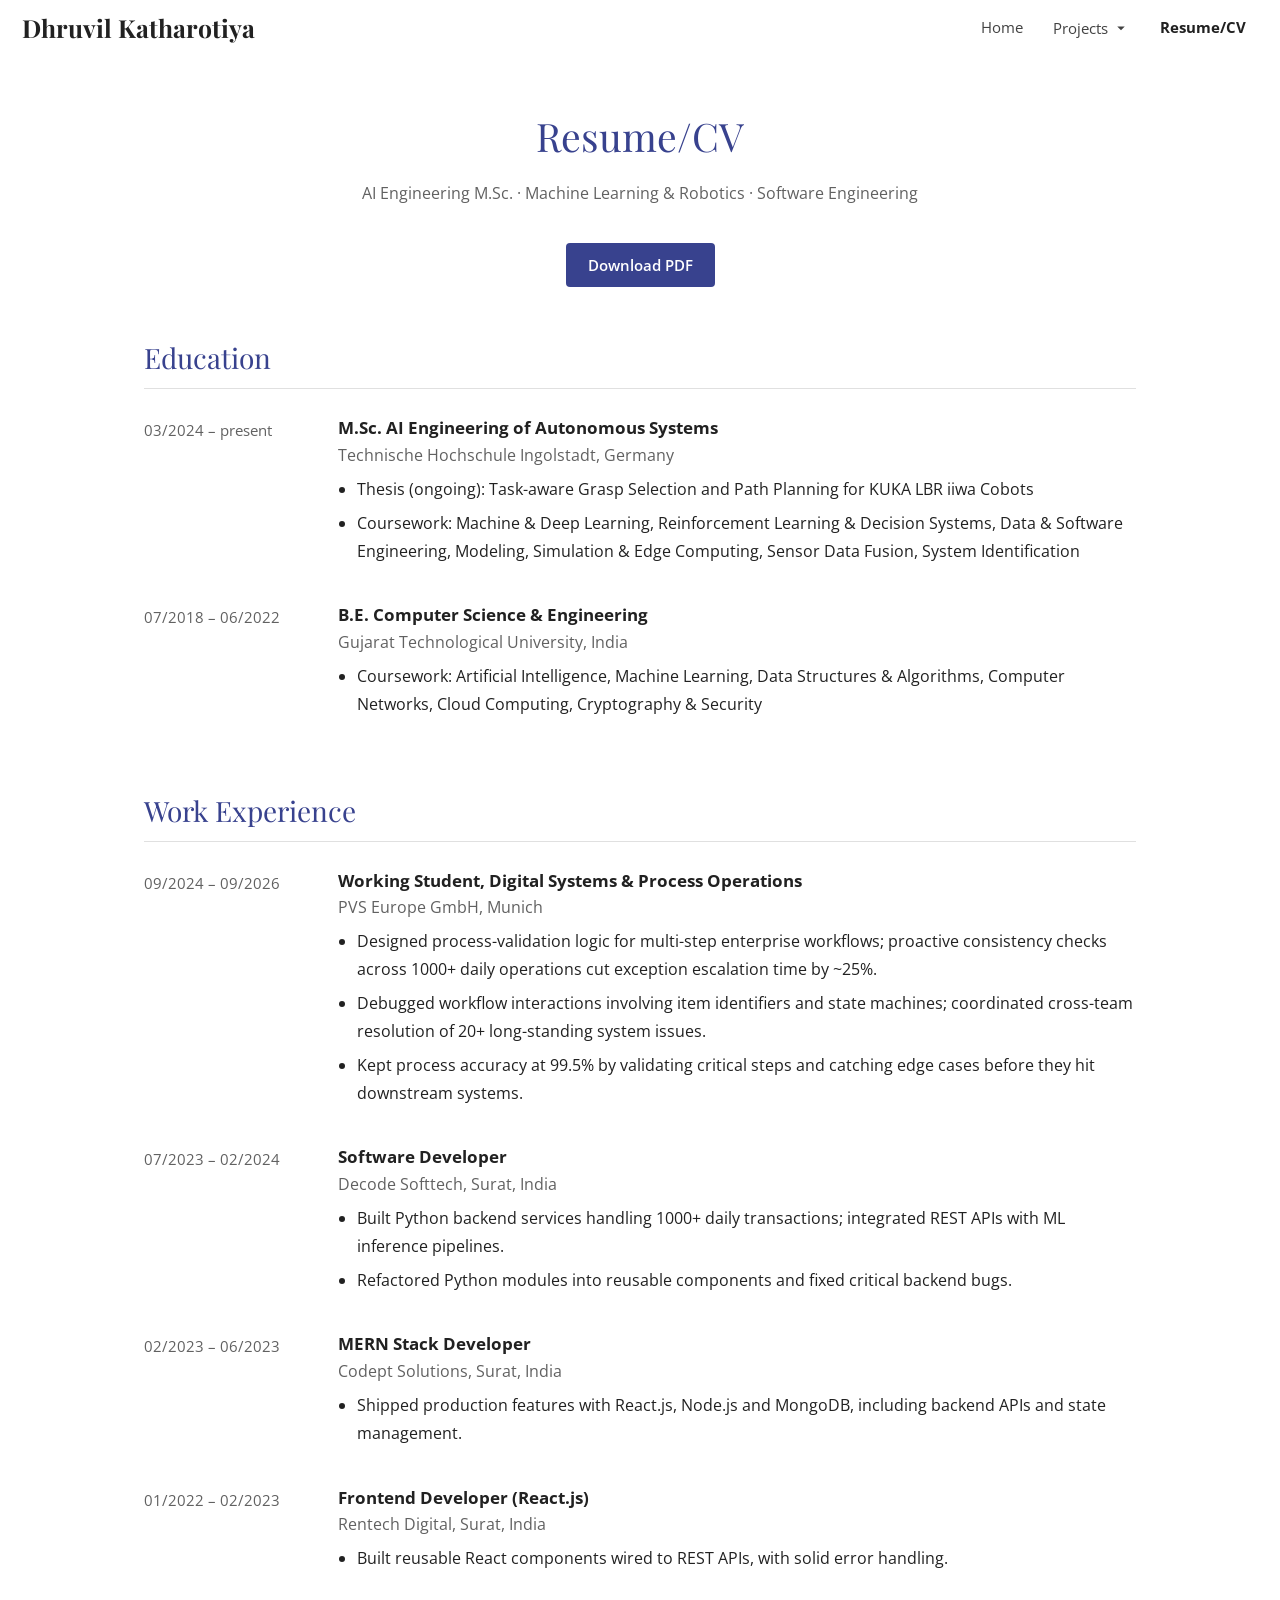
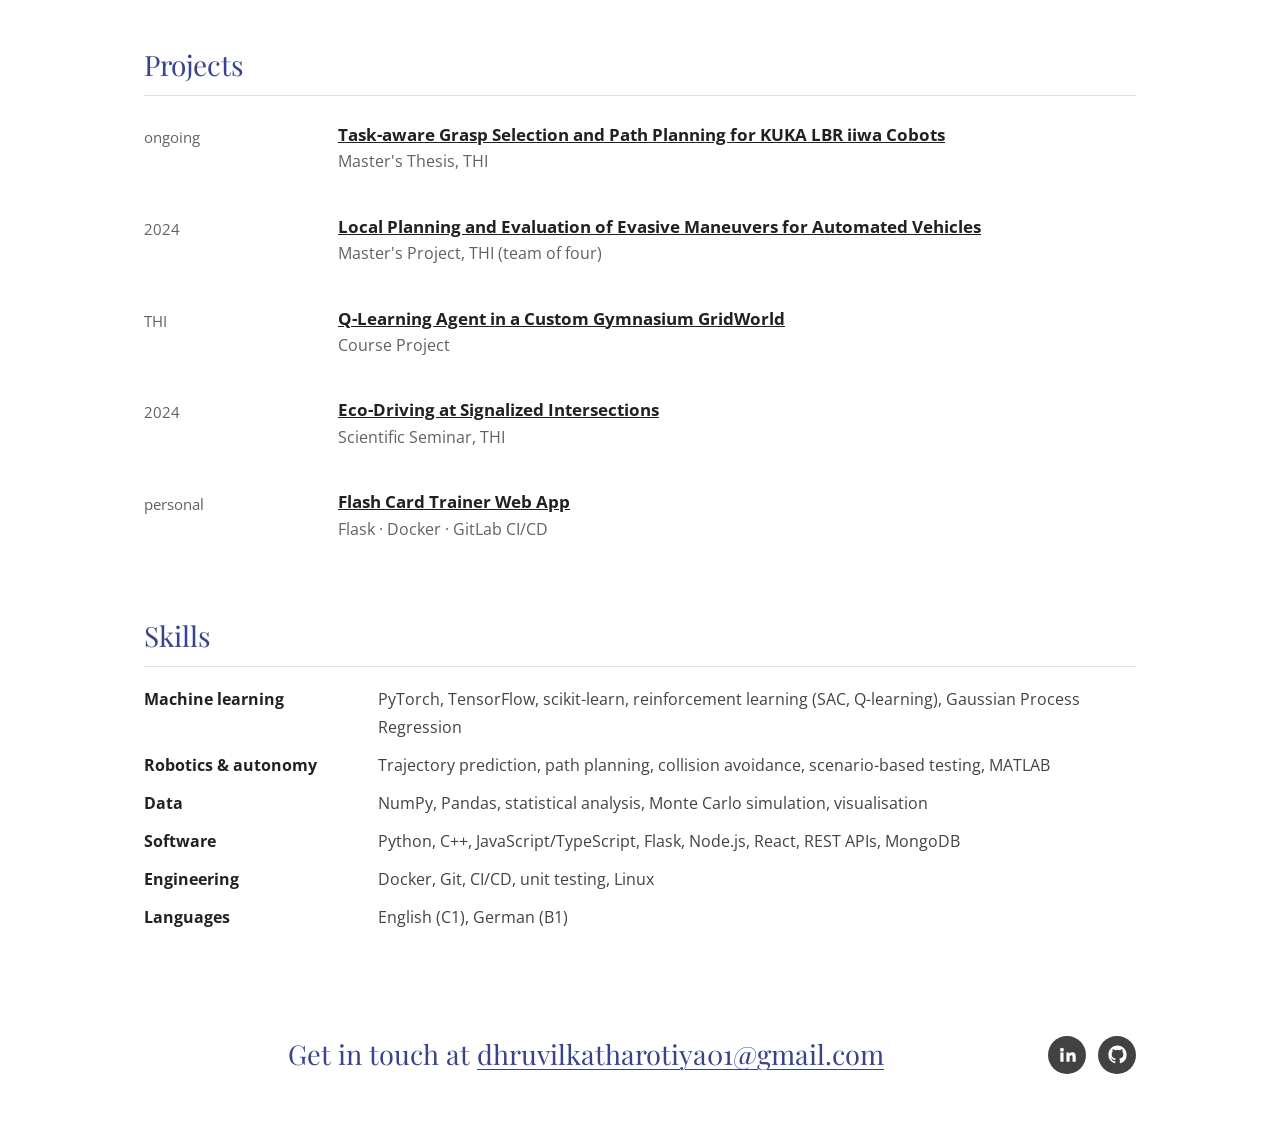
==== commit 35850693: "Hide Google Scholar icon for now" ====
--- a/cv.html
+++ b/cv.html
@@ -149,9 +149,10 @@
           <svg viewBox="0 0 24 24"><path d="M4.98 3.5a2.5 2.5 0 1 1 0 5 2.5 2.5 0 0 1 0-5zM3 9.5h4V21H3V9.5zm7 0h3.8v1.6h.06c.53-1 1.83-2.06 3.77-2.06 4.03 0 4.77 2.65 4.77 6.1V21h-4v-5.2c0-1.24-.02-2.84-1.73-2.84-1.73 0-2 1.35-2 2.75V21h-4V9.5z"/></svg></a>
         <a href="https://github.com/dhruvilkatharotiya01" target="_blank" rel="noopener" aria-label="GitHub" title="GitHub">
           <svg viewBox="0 0 24 24"><path d="M12 .5C5.65.5.5 5.65.5 12a11.5 11.5 0 0 0 7.86 10.92c.58.1.79-.25.79-.56v-2c-3.2.7-3.87-1.37-3.87-1.37-.53-1.33-1.28-1.69-1.28-1.69-1.05-.72.08-.7.08-.7 1.16.08 1.77 1.19 1.77 1.19 1.03 1.77 2.7 1.26 3.36.96.1-.75.4-1.26.73-1.55-2.56-.29-5.25-1.28-5.25-5.69 0-1.26.45-2.29 1.19-3.1-.12-.29-.52-1.46.11-3.05 0 0 .97-.31 3.17 1.18a11 11 0 0 1 5.77 0c2.2-1.49 3.17-1.18 3.17-1.18.63 1.59.23 2.76.11 3.05.74.81 1.19 1.84 1.19 3.1 0 4.42-2.7 5.4-5.26 5.68.41.36.78 1.06.78 2.14v3.17c0 .31.21.67.8.56A11.5 11.5 0 0 0 23.5 12C23.5 5.65 18.35.5 12 .5z"/></svg></a>
-        <!-- TODO: replace with your Google Scholar profile URL -->
-        <a href="https://scholar.google.com/" target="_blank" rel="noopener" aria-label="Google Scholar" title="Google Scholar">
+        <!-- Google Scholar: hidden until the profile link is ready. Put the URL in href and remove the comment markers.
+                <a href="https://scholar.google.com/" target="_blank" rel="noopener" aria-label="Google Scholar" title="Google Scholar">
           <svg viewBox="0 0 24 24"><path d="M12 2 1 9l11 7 9-5.73V17h2V9L12 2zm-6.5 11.2V17c0 1.66 2.91 4 6.5 4s6.5-2.34 6.5-4v-3.8L12 17.4l-6.5-4.2z"/></svg></a>
+        -->
       </div>
     </div>
   </footer>
